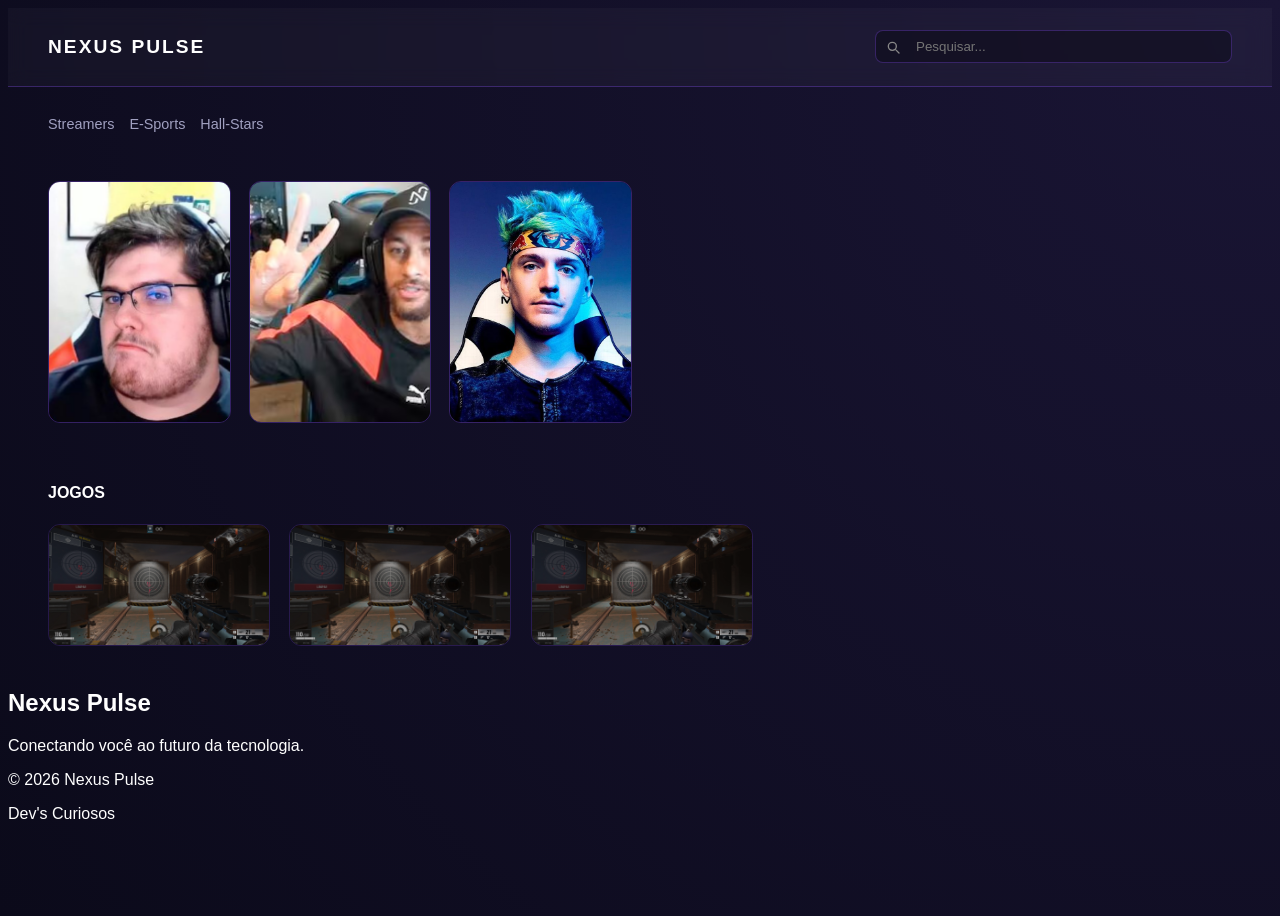
==== index.html @ 340873af "nova estilização + painel sumindo ao clicar novamente no streamer" ====
<!DOCTYPE html>
<html lang="pt-BR">

<head>
    <meta charset="UTF-8">
    <meta name="viewport" content="width=device-width, initial-scale=1.0">
    <title>Nexus Pulse</title>
    <link rel="stylesheet" href="style.css">
</head>

<body>

<header>
    <h1>NEXUS PULSE</h1>

    <div style="position: relative; display: inline-block;">
        <svg style="position: absolute; left: 10px; top: 50%; transform: translateY(-50%); width: 16px; height: 16px;"
            viewBox="0 0 24 24">
            <path d="M21 21l-4.35-4.35M17 11A6 6 0 1 1 5 11a6 6 0 0 1 12 0z"
                stroke="#888" stroke-width="2" fill="none" stroke-linecap="round" />
        </svg>

        <input type="text" placeholder="Pesquisar..."
            style="padding: 8px 8px 8px 36px;">
    </div>
</header>

<nav>
    <h4>Streamers</h4>
    <h4>E-Sports</h4>
    <h4>Hall-Stars</h4>
</nav>

<main>

<img src="img/streamer-casimiro - Copia.jpg" onclick="mostrarDados('Casemiro', 'Streamer brasileiro famoso')">

<img src="img/streamer-neymar - Copia.jpg" onclick="mostrarDados('Neymar', 'Jogador e streamer')">

<img src="img/streamer-ninja - Copia.jpg" onclick="mostrarDados('Ninja', 'Streamer internacional')">

    <div id="painel" class="painel">
    <h3 id="nome"></h3>
    <p id="info"></p>
</div>

</main>

<article>
    <h4>JOGOS</h4>
    <img src="img/Tom_Clancys_Rainbow_Six_Siege_X2026-2-4-13-44-6.jpg" alt="League of Legends">
    <img src="img/Tom_Clancys_Rainbow_Six_Siege_X2026-2-4-13-44-6.jpg" alt="CS2">
    <img src="img/Tom_Clancys_Rainbow_Six_Siege_X2026-2-4-13-44-6.jpg" alt="Valorant">
</article>

<footer class="footer">
    <div class="footer-container">

        <div>
            <h2>Nexus Pulse</h2>
            <p>Conectando você ao futuro da tecnologia.</p>
        </div>

        <div>
            <p>© 2026 Nexus Pulse</p>
        </div>

        <div>
            <p>Dev's Curiosos</p>
        </div>

    </div>
</footer>

<script src="script.js"></script>

</body>
</html>
---- style.css ----
/*VARIAVEIS DE CORES*/
:root {
    --bg-color: #0b0a1a;
    --card-bg: rgba(255, 255, 255, 0.05);
    --accent-purple: #8a4fff;
    --border-color: rgba(138, 79, 255, 0.3);
    --text-secondary: #a0a0c0;
}

body {
    background: radial-gradient(circle at top right, #1a1535, #0b0a1a);
    color: #fff;
    font-family: 'Segoe UI', Tahoma, Geneva, Verdana, sans-serif;
    min-height: 100vh;
}


header {
    display: flex;
    align-items: center;
    justify-content: space-between;
    padding: 15px 40px;
    background: rgba(255, 255, 255, 0.03);
    border-bottom: 1px solid var(--border-color);
    backdrop-filter: blur(10px);
}

header h1 {
    font-size: 1.2rem;
    letter-spacing: 2px;
    color: #fff;
    padding: 0;
}

input {
    width: 300px;
    background: rgba(0, 0, 0, 0.3);
    border: 1px solid var(--border-color);
    border-radius: 8px;
    color: white;
    padding: 8px 15px 8px 40px !important;
    outline: none;
    transition: 0.3s;
}

input:focus {
    border-color: var(--accent-purple);
    box-shadow: 0 0 10px rgba(138, 79, 255, 0.5);
}


nav {
    display: flex;
    gap: 15px;
    padding: 10px 40px;
    background: transparent;
    border: none;
}

nav h4 {
    font-weight: 400;
    color: var(--text-secondary);
    cursor: pointer;
    font-size: 0.9rem;
}

nav h4:hover {
    color: var(--accent-purple);
}


main {
    display: grid;
    grid-template-columns: repeat(auto-fill, minmax(180px, 1fr));
    gap: 20px;
    padding: 20px 40px;
}

main img {
    width: 100%;
    height: 240px;
    object-fit: cover;
    border-radius: 12px;
    border: 1px solid var(--border-color);
    cursor: pointer;
    transition: transform 0.3s, box-shadow 0.3s;
    box-shadow: none; /* Resetando o estilo antigo */
    margin: 0;
}

main img:hover {
    transform: translateY(-5px);
    box-shadow: 0 0 20px rgba(138, 79, 255, 0.4);
    border-color: var(--accent-purple);
}


.painel {
    position: fixed;
    top: 100px;
    right: 40px;
    width: 320px;
    background: rgba(20, 20, 40, 0.8);
    backdrop-filter: blur(15px);
    border: 1px solid var(--border-color);
    border-radius: 20px;
    padding: 25px;
    display: none; /* Será ativado pelo JS */
    box-shadow: 0 10px 30px rgba(0,0,0,0.5);
}


article {
    padding: 20px 40px;
}

article img {
    height: 120px;
    width: 220px;
    border-radius: 12px;
    margin-right: 15px;
    border: 1px solid var(--border-color);
    filter: brightness(0.7);
}

article img:hover {
    filter: brightness(1);
}
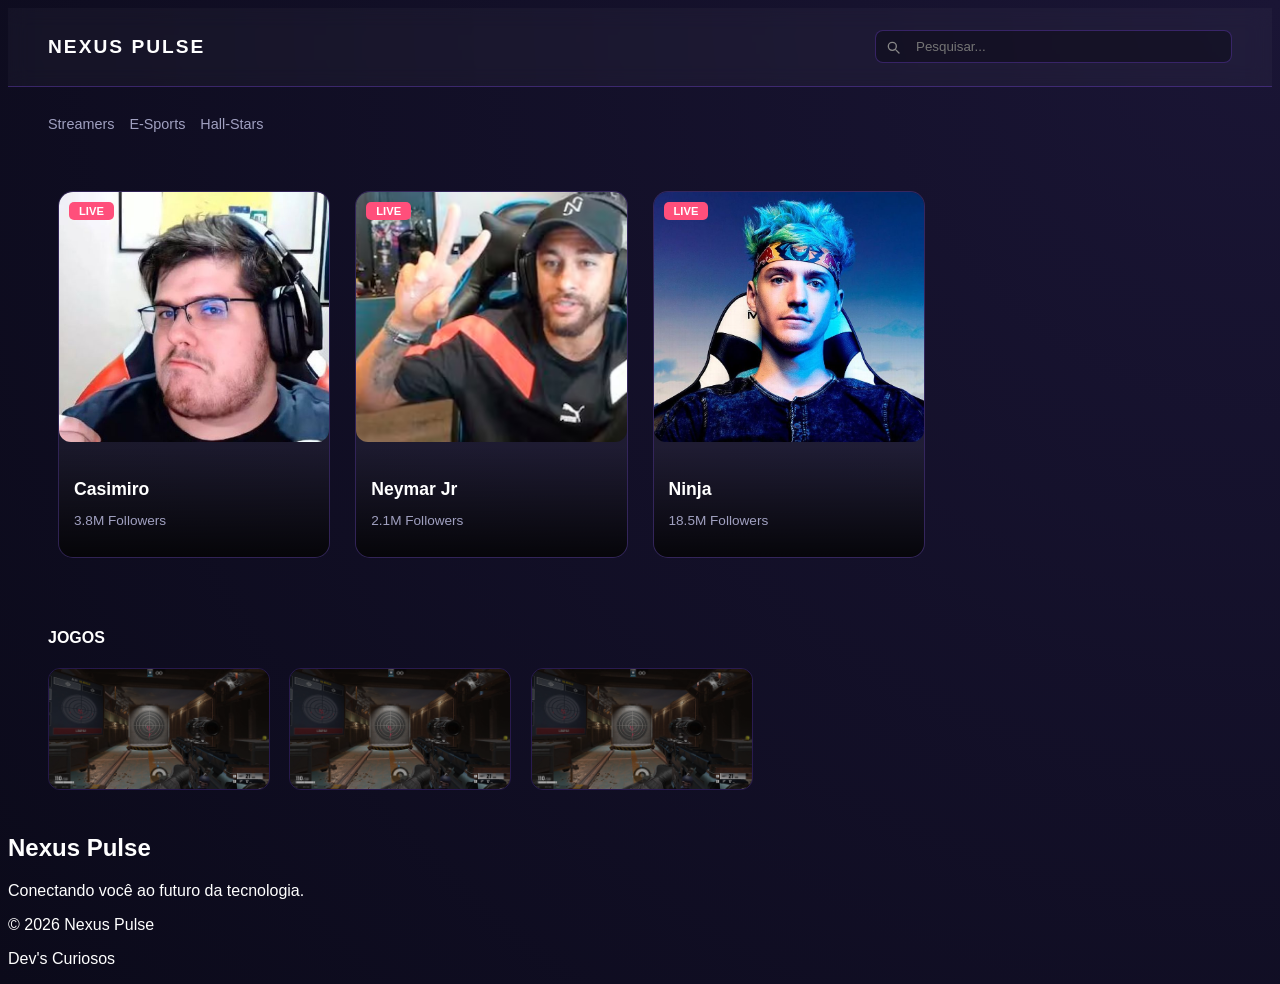
==== commit c287d1de: "painel lateral com info automaticas" ====
--- a/index.html
+++ b/index.html
@@ -31,20 +31,52 @@
     <h4>Hall-Stars</h4>
 </nav>
 
-<main>
+<main class="grid-streamers">
+    <!-- Card do Casimiro -->
+    <div class="card" onclick="mostrarDados('Casimiro', 'O maior streamer do Brasil. Reage a tudo e transmite jogos ao vivo.' , 'Followers', '3.8M', '500K')">
+        <div class="status-live">LIVE</div>
+        <img src="img/streamer-casimiro - Copia.jpg" alt="Casimiro">
+        <div class="card-info">
+            <h3>Casimiro</h3>
+            <p class="seguidor">3.8M Followers</p>
+        </div>
+    </div>
 
-<img src="img/streamer-casimiro - Copia.jpg" onclick="mostrarDados('Casemiro', 'Streamer brasileiro famoso')">
+    <!-- Card do Neymar -->
+    <div class="card" onclick="mostrarDados('Neymar', 'Craque nos campos e nos games. Joga CS2 e interage com o chat.', 'Followers', '2.1M', '9K')">
+        <div class="status-live">LIVE</div>
+        <img src="img/streamer-neymar - Copia.jpg" alt="Neymar">
+        <div class="card-info">
+            <h3>Neymar Jr</h3>
+            <p>2.1M Followers</p>
+        </div>
+    </div>
 
-<img src="img/streamer-neymar - Copia.jpg" onclick="mostrarDados('Neymar', 'Jogador e streamer')">
+    <!-- Card do Ninja -->
+    <div class="card" onclick="mostrarDados('Ninja', 'Lenda do Fortnite e um dos maiores streamers do mundo.', 'Followers', '18.5M', '5.6K')">
+        <div class="status-live">LIVE</div>
+        <img src="img/streamer-ninja - Copia.jpg" alt="Ninja">
+        <div class="card-info">
+            <h3>Ninja</h3>
+            <p>18.5M Followers</p>
+        </div>
+    </div>
 
-<img src="img/streamer-ninja - Copia.jpg" onclick="mostrarDados('Ninja', 'Streamer internacional')">
+    <!-- O painel de dados lateral -->
+    <div id="painel" class="painel-lateral">
+        <div class="perfil-header">
+            <div class="foto-perfil"></div>
+            <h2 id="nome"></h2>
+        </div>
+        <div class="stats-grid">
+            <div><strong id="followers"></strong><p id="followers_number"></p></div>
+            <div><strong>Avg. Viewers</strong><p id="viewers"></p></div>
+        </div>
+        <p id="info"></p>
+        <button class="btn-campaign">Select for Campaign</button>
+    </div>
+</main>
 
-    <div id="painel" class="painel">
-    <h3 id="nome"></h3>
-    <p id="info"></p>
-</div>
-
-</main>
 
 <article>
     <h4>JOGOS</h4>
--- a/style.css
+++ b/style.css
@@ -95,19 +95,7 @@
 }
 
 
-.painel {
-    position: fixed;
-    top: 100px;
-    right: 40px;
-    width: 320px;
-    background: rgba(20, 20, 40, 0.8);
-    backdrop-filter: blur(15px);
-    border: 1px solid var(--border-color);
-    border-radius: 20px;
-    padding: 25px;
-    display: none; /* Será ativado pelo JS */
-    box-shadow: 0 10px 30px rgba(0,0,0,0.5);
-}
+
 
 
 article {
@@ -126,3 +114,103 @@
 article img:hover {
     filter: brightness(1);
 }
+
+
+/* Layout em Grade */
+.grid-streamers {
+    display: grid;
+    grid-template-columns: repeat(auto-fill, minmax(220px, 1fr));
+    gap: 25px;
+    padding: 30px 50px;
+}
+
+/* Estilo do Card */
+.card {
+    background: rgba(255, 255, 255, 0.05);
+    border: 1px solid rgba(138, 79, 255, 0.2);
+    border-radius: 15px;
+    overflow: hidden;
+    position: relative;
+    transition: all 0.3s ease;
+    cursor: pointer;
+}
+
+.card:hover {
+    transform: translateY(-10px);
+    border-color: #8a4fff;
+    box-shadow: 0 10px 20px rgba(0, 0, 0, 0.4);
+}
+
+.card img {
+    width: 100%;
+    height: 250px;
+    object-fit: cover;
+    border: none; /* Remove bordas antigas */
+    box-shadow: none;
+    margin: 0;
+}
+
+.card-info {
+    padding: 15px;
+    background: linear-gradient(to top, rgba(0,0,0,0.8), transparent);
+}
+
+.card-info h3 {
+    font-size: 1.1rem;
+    margin-bottom: 5px;
+}
+
+.card-info p {
+    color: #a0a0c0;
+    font-size: 0.85rem;
+}
+
+/* Etiqueta "LIVE" */
+.status-live {
+    position: absolute;
+    top: 10px;
+    left: 10px;
+    background: #ff4f7b;
+    color: white;
+    padding: 3px 10px;
+    border-radius: 5px;
+    font-size: 0.7rem;
+    font-weight: bold;
+    z-index: 10;
+}
+
+/* Painel Lateral Estilizado */
+.painel-lateral {
+    position: fixed;
+    top: 120px;
+    right: 40px;
+    width: 350px;
+    background: rgba(15, 15, 30, 0.95);
+    backdrop-filter: blur(20px);
+    border: 1px solid rgba(138, 79, 255, 0.3);
+    border-radius: 25px;
+    padding: 30px;
+    display: none;
+    z-index: 100;
+}
+
+.stats-grid {
+    display: grid;
+    grid-template-columns: 1fr 1fr;
+    gap: 15px;
+    margin: 20px 0;
+    font-size: 0.9rem;
+    color: #a0a0c0;
+}
+
+.btn-campaign {
+    width: 100%;
+    padding: 12px;
+    background: linear-gradient(90deg, #8a4fff, #4fb3ff);
+    border: none;
+    border-radius: 10px;
+    color: white;
+    font-weight: bold;
+    cursor: pointer;
+    margin-top: 20px;
+}
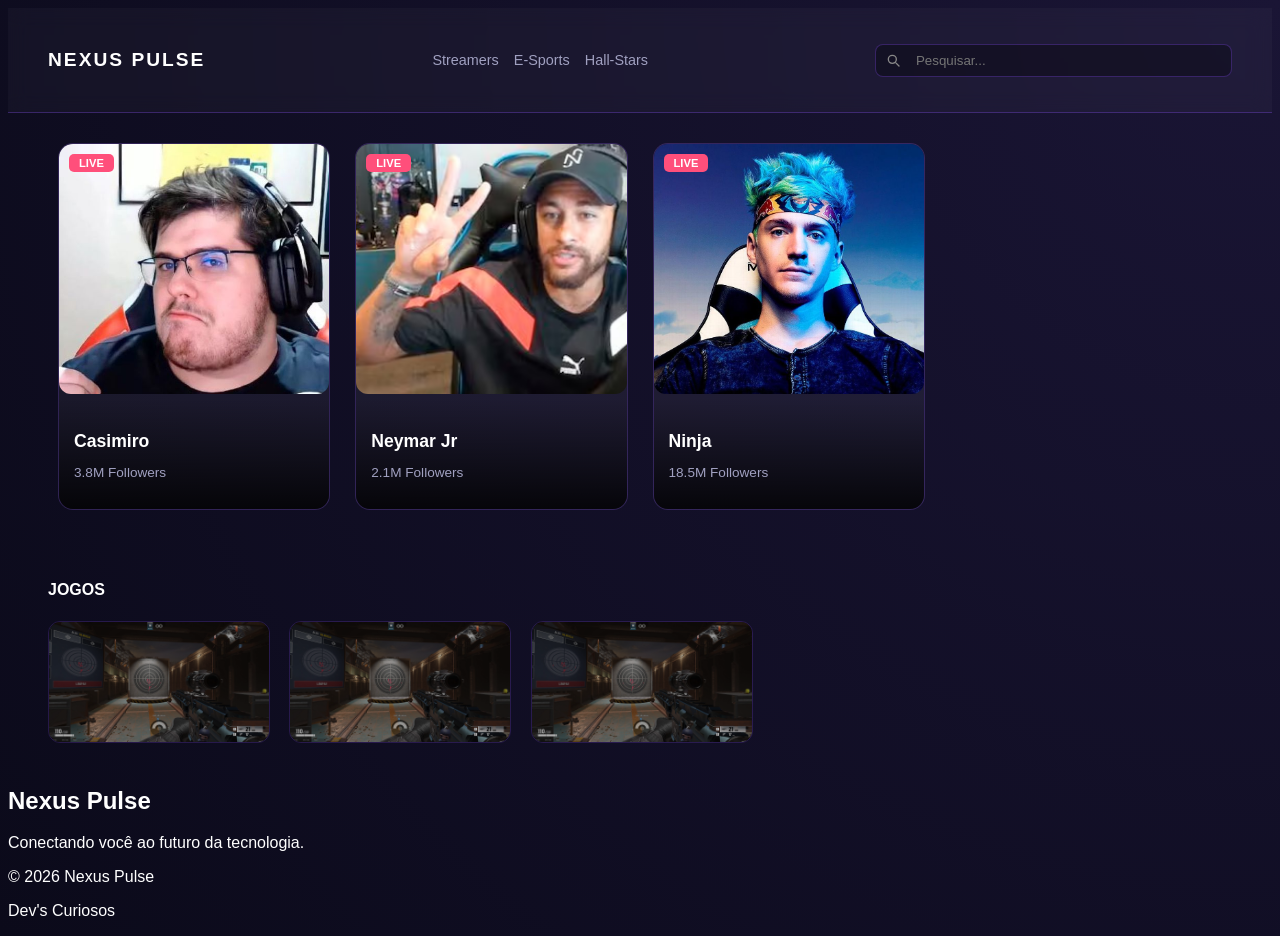
==== commit 20dd6771: "menu hamburguer" ====
--- a/index.html
+++ b/index.html
@@ -9,9 +9,24 @@
 </head>
 
 <body>
+    <div class="overlay" id="overlay"></div>
+
 
 <header>
     <h1>NEXUS PULSE</h1>
+
+    <!-- Botão Hambúrguer (Aparece só no mobile) -->
+    <div class="menu-toggle" id="menuBtn">
+        <span></span>
+        <span></span>
+        <span></span>
+    </div>
+
+    <nav id="mainNav">
+        <h4>Streamers</h4>
+        <h4>E-Sports</h4>
+        <h4>Hall-Stars</h4>
+    </nav>
 
     <div style="position: relative; display: inline-block;">
         <svg style="position: absolute; left: 10px; top: 50%; transform: translateY(-50%); width: 16px; height: 16px;"
@@ -25,11 +40,7 @@
     </div>
 </header>
 
-<nav>
-    <h4>Streamers</h4>
-    <h4>E-Sports</h4>
-    <h4>Hall-Stars</h4>
-</nav>
+
 
 <main class="grid-streamers">
     <!-- Card do Casimiro -->
@@ -42,7 +53,7 @@
         </div>
     </div>
 
-    <!-- Card do Neymar -->
+    <!-- Card do Neymar --> 
     <div class="card" onclick="mostrarDados('Neymar', 'Craque nos campos e nos games. Joga CS2 e interage com o chat.', 'Followers', '2.1M', '9K')">
         <div class="status-live">LIVE</div>
         <img src="img/streamer-neymar - Copia.jpg" alt="Neymar">
--- a/style.css
+++ b/style.css
@@ -93,10 +93,6 @@
     box-shadow: 0 0 20px rgba(138, 79, 255, 0.4);
     border-color: var(--accent-purple);
 }
-
-
-
-
 
 article {
     padding: 20px 40px;
@@ -214,3 +210,162 @@
     cursor: pointer;
     margin-top: 20px;
 }
+
+/* --- RESPONSIVIDADE --- */
+
+/* ============================================================
+   RESPONSIVIDADE COMPLETA (TABLET & MOBILE)
+   ============================================================ */
+
+/* 1. ELEMENTOS GERAIS DO MENU HAMBÚRGUER */
+.menu-toggle {
+    display: none; /* Escondido no desktop */
+    flex-direction: column;
+    gap: 6px;
+    cursor: pointer;
+    z-index: 1100;
+    position: relative;
+    margin-right: 10px;
+}
+
+.menu-toggle span {
+    width: 30px;
+    height: 3px;
+    background-color: var(--accent-purple);
+    border-radius: 2px;
+    transition: 0.3s;
+}
+
+/* Camada de Desfoque (Overlay) */
+.overlay {
+    position: fixed;
+    top: 0;
+    left: 0;
+    width: 100%;
+    height: 100%;
+    background: rgba(0, 0, 0, 0.5);
+    backdrop-filter: blur(8px);
+    z-index: 1000;
+    display: none;
+    opacity: 0;
+    transition: opacity 0.3s ease;
+}
+
+.overlay.active {
+    display: block;
+    opacity: 1;
+}
+
+/* --- AJUSTES PARA TABLET (Até 1024px) --- */
+@media (max-width: 1024px) {
+    header { padding: 15px 20px; }
+    input { width: 220px; }
+    main, .grid-streamers, article { padding: 20px; }
+    
+    .painel-lateral {
+        width: 280px;
+        right: 20px;
+    }
+}
+
+/* --- AJUSTES PARA MOBILE (Até 768px) --- */
+@media (max-width: 768px) {
+    body {
+        padding-top: 70px; /* Compensa o header fixed */
+    }
+
+    header {
+        position: fixed;
+        top: 0;
+        left: 0;
+        width: 100%;
+        height: 70px;
+        z-index: 1050;
+        box-sizing: border-box;
+    }
+
+    .menu-toggle {
+        display: flex; /* Mostra o botão no mobile */
+    }
+
+    /* Transformação do Nav em Menu Lateral */
+    nav {
+        position: fixed;
+        top: 0;
+        right: -100%; /* Começa fora da tela */
+        width: 280px;
+        height: 100vh;
+        background: rgba(11, 10, 26, 0.98);
+        border-left: 1px solid var(--border-color);
+        display: flex;
+        flex-direction: column;
+        padding: 100px 30px;
+        gap: 25px;
+        transition: 0.4s cubic-bezier(0.4, 0, 0.2, 1);
+        z-index: 1080;
+    }
+
+    nav.active {
+        right: 0; /* Desliza para dentro */
+    }
+
+    nav h4 {
+        font-size: 1.2rem;
+        margin: 0;
+        border-bottom: 1px solid rgba(255,255,255,0.05);
+        padding-bottom: 10px;
+    }
+
+    /* Input ocupa largura total abaixo do logo */
+    input {
+        width: 100%;
+        order: 3; /* Joga o input para a linha de baixo */
+        margin-top: 15px;
+    }
+
+
+    /* Ajuste de Grades */
+    main {
+        grid-template-columns: repeat(auto-fill, minmax(150px, 1fr));
+        gap: 15px;
+        padding: 20px;
+    }
+
+    .grid-streamers {
+        grid-template-columns: 1fr;
+        padding: 15px;
+    }
+
+    .card img {
+        height: 200px;
+    }
+
+    /* Painel Lateral vira bloco normal */
+    .painel-lateral {
+        position: relative;
+        top: 0;
+        right: 0;
+        width: 80%;
+        border-radius: 20px;
+        margin-top: 20px;
+    }
+
+    /* Animação do Ícone X */
+    .menu-toggle.active span:nth-child(1) { transform: rotate(45deg) translate(6px, 6px); }
+    .menu-toggle.active span:nth-child(2) { opacity: 0; }
+    .menu-toggle.active span:nth-child(3) { transform: rotate(-45deg) translate(7px, -7px); }
+}
+
+/* --- CELULARES PEQUENOS (Até 480px) --- */
+@media (max-width: 480px) {
+    header h1 { font-size: 1rem; }
+    article img {
+        width: 100%;
+        height: auto;
+    }
+}
+
+
+
+
+
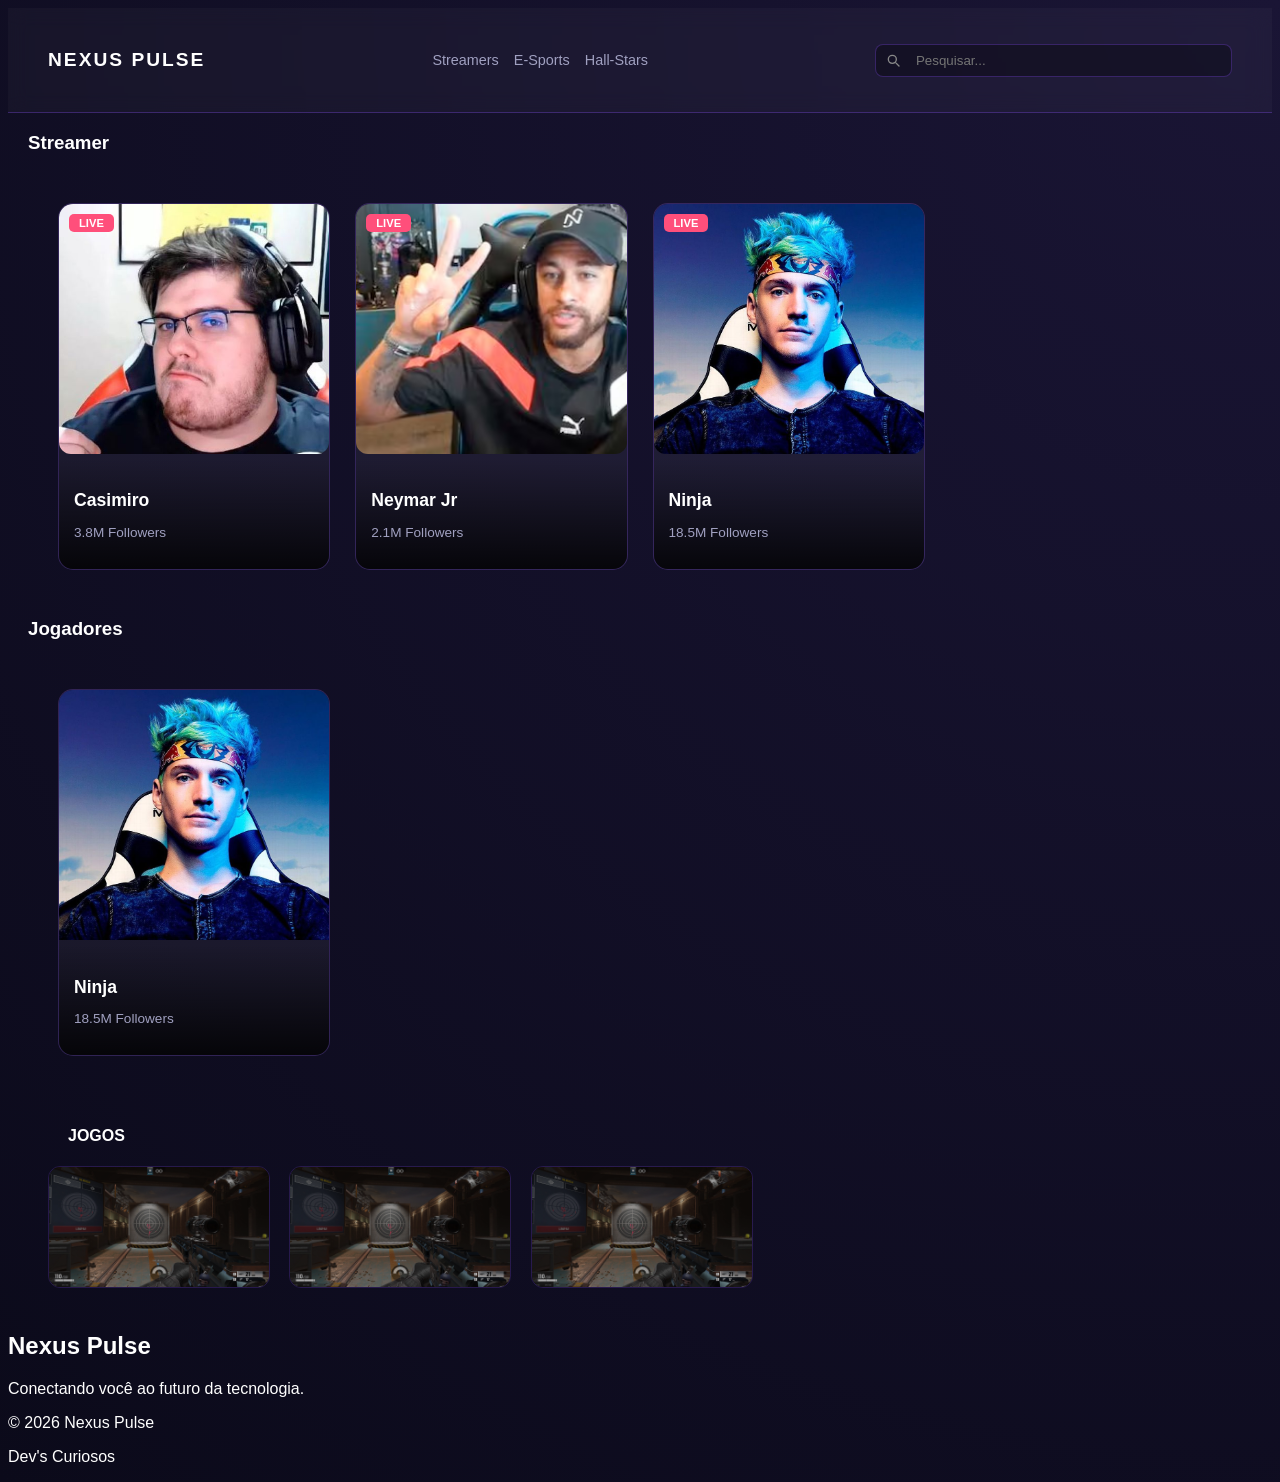
==== commit be17ee0e: "aba jogadores" ====
--- a/index.html
+++ b/index.html
@@ -41,8 +41,9 @@
 </header>
 
 
+<h3 class="title-grid">Streamer</h3>
+<main class="grid-streamers">
 
-<main class="grid-streamers">
     <!-- Card do Casimiro -->
     <div class="card" onclick="mostrarDados('Casimiro', 'O maior streamer do Brasil. Reage a tudo e transmite jogos ao vivo.' , 'Followers', '3.8M', '500K')">
         <div class="status-live">LIVE</div>
@@ -72,7 +73,7 @@
             <p>18.5M Followers</p>
         </div>
     </div>
-
+    
     <!-- O painel de dados lateral -->
     <div id="painel" class="painel-lateral">
         <div class="perfil-header">
@@ -88,9 +89,26 @@
     </div>
 </main>
 
+<h3 class="title-grid">Jogadores</h3>
+
+
+<section class="grid-streamers">
+
+    
+    <div class="card" onclick="mostrarDados('Ninja', 'Lenda do Fortnite e um dos maiores streamers do mundo.', 'Followers', '18.5M', '5.6K')">
+        <img src="img/streamer-ninja - Copia.jpg" alt="Ninja">
+        <div class="card-info">
+            <h3>Ninja</h3>
+            <p>18.5M Followers</p>
+        </div>
+    </div>
+
+
+</section>
+
 
 <article>
-    <h4>JOGOS</h4>
+    <h4 class="title-grid">JOGOS</h4>
     <img src="img/Tom_Clancys_Rainbow_Six_Siege_X2026-2-4-13-44-6.jpg" alt="League of Legends">
     <img src="img/Tom_Clancys_Rainbow_Six_Siege_X2026-2-4-13-44-6.jpg" alt="CS2">
     <img src="img/Tom_Clancys_Rainbow_Six_Siege_X2026-2-4-13-44-6.jpg" alt="Valorant">
--- a/style.css
+++ b/style.css
@@ -211,11 +211,11 @@
     margin-top: 20px;
 }
 
+.title-grid{
+    margin-left: 20px;
+}
+
 /* --- RESPONSIVIDADE --- */
-
-/* ============================================================
-   RESPONSIVIDADE COMPLETA (TABLET & MOBILE)
-   ============================================================ */
 
 /* 1. ELEMENTOS GERAIS DO MENU HAMBÚRGUER */
 .menu-toggle {
@@ -354,6 +354,11 @@
     .menu-toggle.active span:nth-child(1) { transform: rotate(45deg) translate(6px, 6px); }
     .menu-toggle.active span:nth-child(2) { opacity: 0; }
     .menu-toggle.active span:nth-child(3) { transform: rotate(-45deg) translate(7px, -7px); }
+
+    .title-grid{
+        text-align: center;
+        margin-left: 0;
+    }
 }
 
 /* --- CELULARES PEQUENOS (Até 480px) --- */
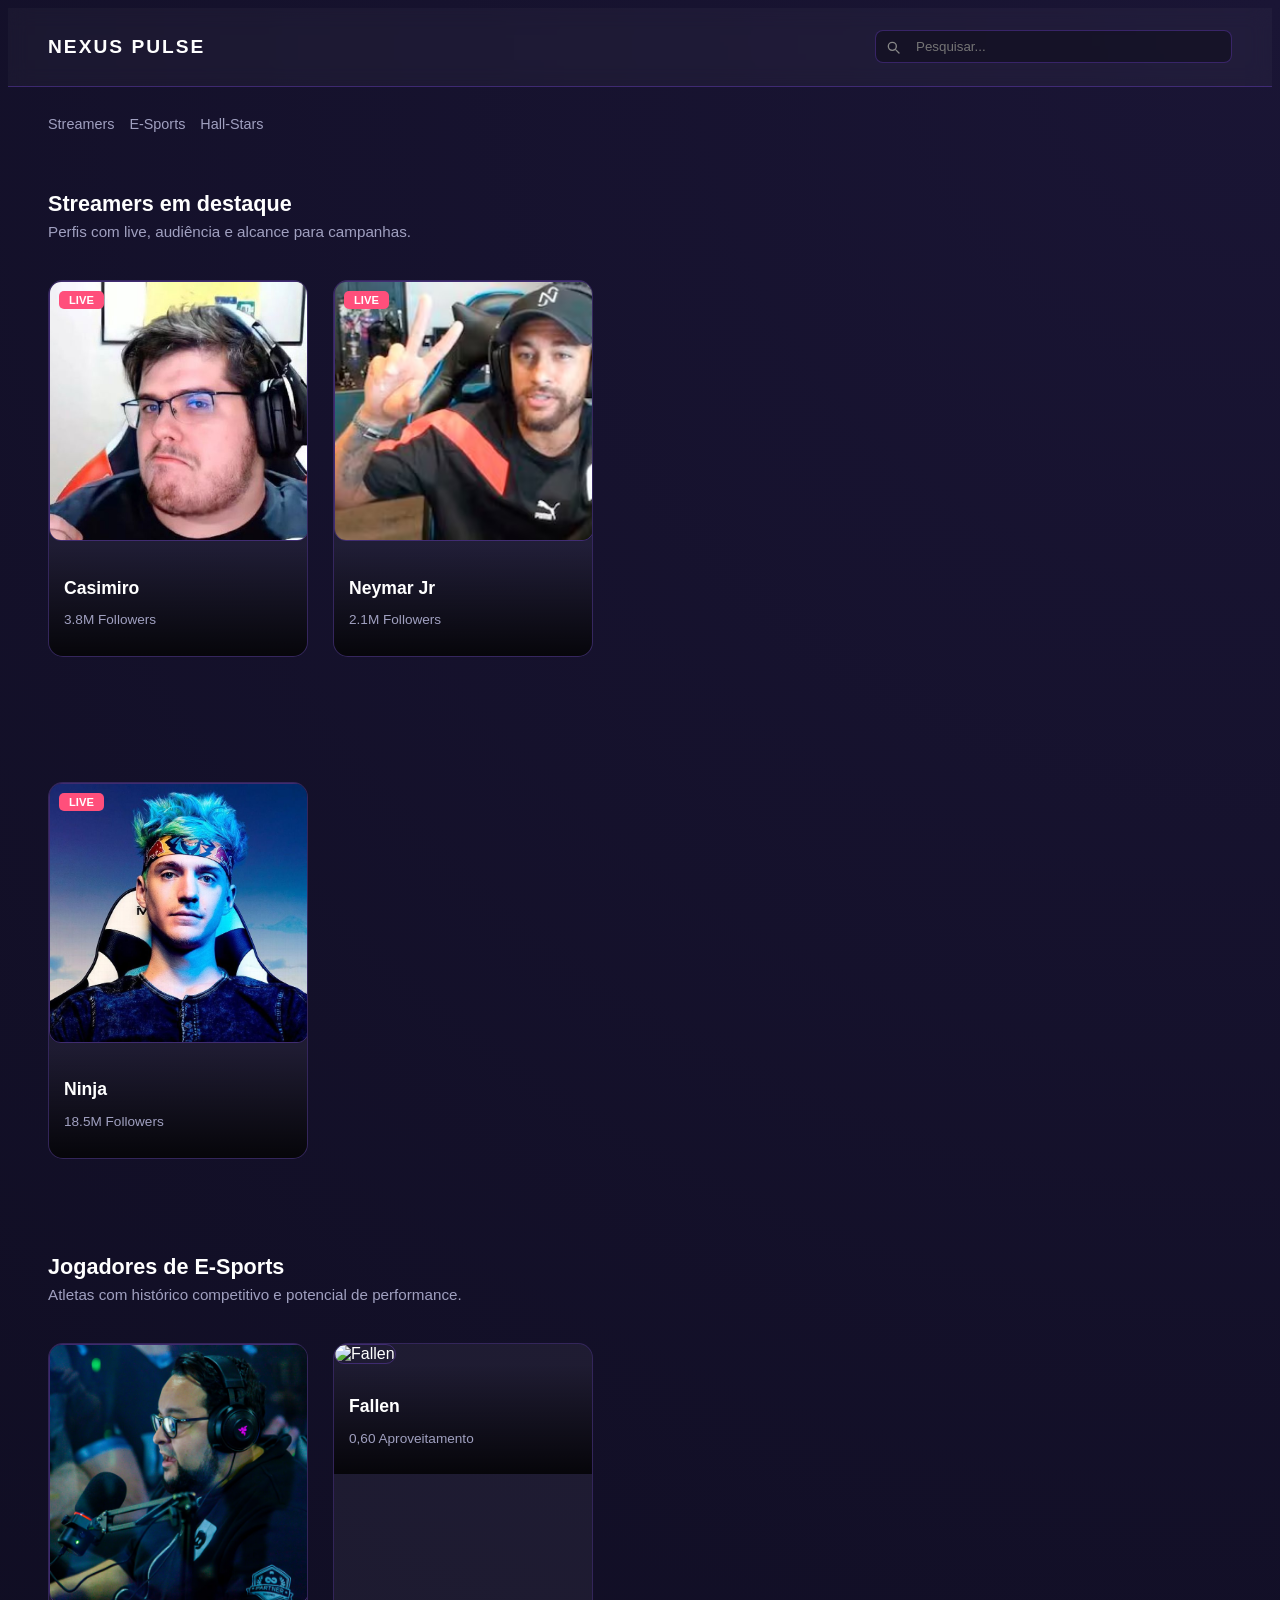
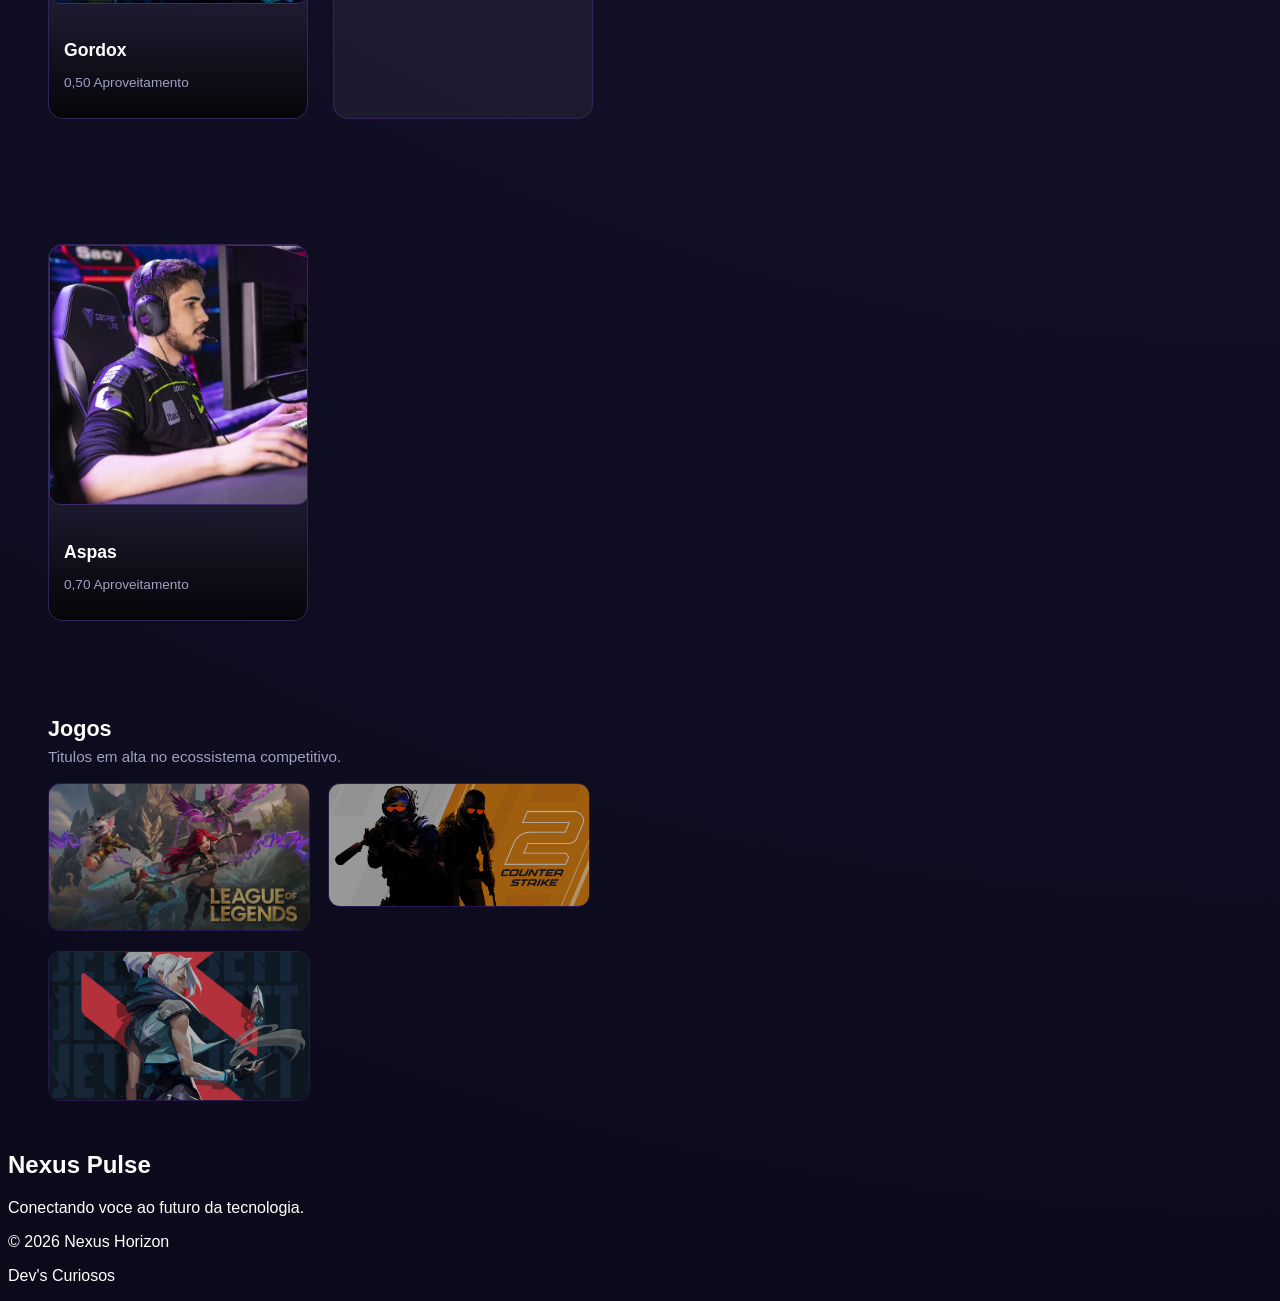
==== commit 5c5ec2e6: "index/fix" ====
--- a/index.html
+++ b/index.html
@@ -9,131 +9,164 @@
 </head>
 
 <body>
-    <div class="overlay" id="overlay"></div>
-
 
 <header>
     <h1>NEXUS PULSE</h1>
 
-    <!-- Botão Hambúrguer (Aparece só no mobile) -->
-    <div class="menu-toggle" id="menuBtn">
-        <span></span>
-        <span></span>
-        <span></span>
-    </div>
-
-    <nav id="mainNav">
-        <h4>Streamers</h4>
-        <h4>E-Sports</h4>
-        <h4>Hall-Stars</h4>
-    </nav>
-
     <div style="position: relative; display: inline-block;">
-        <svg style="position: absolute; left: 10px; top: 50%; transform: translateY(-50%); width: 16px; height: 16px;"
+        <svg
+            style="position: absolute; left: 10px; top: 50%; transform: translateY(-50%); width: 16px; height: 16px;"
             viewBox="0 0 24 24">
-            <path d="M21 21l-4.35-4.35M17 11A6 6 0 1 1 5 11a6 6 0 0 1 12 0z"
-                stroke="#888" stroke-width="2" fill="none" stroke-linecap="round" />
+            <path d="M21 21l-4.35-4.35M17 11A6 6 0 1 1 5 11a6 6 0 0 1 12 0z" stroke="#888" stroke-width="2"
+                fill="none" stroke-linecap="round" />
         </svg>
 
-        <input type="text" placeholder="Pesquisar..."
-            style="padding: 8px 8px 8px 36px;">
+        <input type="text" placeholder="Pesquisar..." style="padding: 8px 8px 8px 36px;">
     </div>
 </header>
 
+<nav>
+    <h4>Streamers</h4>
+    <h4>E-Sports</h4>
+    <h4>Hall-Stars</h4>
+</nav>
 
-<h3 class="title-grid">Streamer</h3>
-<main class="grid-streamers">
+<main class="conteudo-principal">
+    <div class="cards-wrapper">
+        <section class="cards-section">
+            <div class="section-header">
+                <h2>Streamers em destaque</h2>
+                <p>Perfis com live, audiência e alcance para campanhas.</p>
+            </div>
 
-    <!-- Card do Casimiro -->
-    <div class="card" onclick="mostrarDados('Casimiro', 'O maior streamer do Brasil. Reage a tudo e transmite jogos ao vivo.' , 'Followers', '3.8M', '500K')">
-        <div class="status-live">LIVE</div>
-        <img src="img/streamer-casimiro - Copia.jpg" alt="Casimiro">
-        <div class="card-info">
-            <h3>Casimiro</h3>
-            <p class="seguidor">3.8M Followers</p>
-        </div>
+            <div class="cards-grid">
+                <div class="card"
+                    onclick="mostrarDadosStreamers('Casimiro', 'O maior streamer do Brasil. Reage a tudo e transmite jogos ao vivo.', 'Followers', '3.8M', '500K')">
+                    <div class="status-live">LIVE</div>
+                    <img src="img/streamer-casimiro - Copia.jpg" alt="Casimiro">
+                    <div class="card-info">
+                        <h3>Casimiro</h3>
+                        <p>3.8M Followers</p>
+                    </div>
+                </div>
+
+                <div class="card"
+                    onclick="mostrarDadosStreamers('Neymar', 'Craque nos campos e nos games. Joga CS2 e interage com o chat.', 'Followers', '2.1M', '9K')">
+                    <div class="status-live">LIVE</div>
+                    <img src="img/streamer-neymar - Copia.jpg" alt="Neymar">
+                    <div class="card-info">
+                        <h3>Neymar Jr</h3>
+                        <p>2.1M Followers</p>
+                    </div>
+                </div>
+
+                <div class="card"
+                    onclick="mostrarDadosStreamers('Ninja', 'Lenda do Fortnite e um dos maiores streamers do mundo.', 'Followers', '18.5M', '5.6K')">
+                    <div class="status-live">LIVE</div>
+                    <img src="img/streamer-ninja - Copia.jpg" alt="Ninja">
+                    <div class="card-info">
+                        <h3>Ninja</h3>
+                        <p>18.5M Followers</p>
+                    </div>
+                </div>
+            </div>
+        </section>
+
+        <section class="cards-section">
+            <div class="section-header">
+                <h2>Jogadores de E-Sports</h2>
+                <p>Atletas com histórico competitivo e potencial de performance.</p>
+            </div>
+
+            <div class="cards-grid">
+                <div class="card"
+                    onclick="mostrarDadosJogadores('Gordox', 'Jogador profissional de LoL conhecido pelo humor e estilo descontraido.', '0,50')">
+                    <img src="img/jogador-gordox.jpg" alt="Gordox">
+                    <div class="card-info">
+                        <h3>Gordox</h3>
+                        <p>0,50 Aproveitamento</p>
+                    </div>
+                </div>
+
+                <div class="card"
+                    onclick="mostrarDadosJogadores('Fallen', 'Jogador de CS conhecido pela lideranca, leitura de jogo e habilidade com AWP.', '0,60')">
+                    <img src="img/img_fallen.jpg" alt="Fallen">
+                    <div class="card-info">
+                        <h3>Fallen</h3>
+                        <p>0,60 Aproveitamento</p>
+                    </div>
+                </div>
+
+                <div class="card"
+                    onclick="mostrarDadosJogadores('Aspas', 'Erick Aspas Santos é um duelista brasileiro de elite no Valorant, conhecido por sua agressividade, precisão e capacidade de decidir partidas sozinho.', '0,60')">
+                    <img src="img/jogador-aspas.webp" alt="Aspas">
+                    <div class="card-info">
+                        <h3>Aspas</h3>
+                        <p>0,70 Aproveitamento</p>
+                    </div>
+                </div>
+            </div>
+        </section>
+
+        <section class="games-section">
+            <div class="section-header">
+                <h2>Jogos</h2>
+                <p>Titulos em alta no ecossistema competitivo.</p>
+            </div>
+
+            <div class="games-grid">
+                <img src="img/img_league_of_legends.jpg" alt="League of Legends">
+                <img src="img/img_cs2.jpg" alt="CS2">
+                <img src="img/img_valorant.png" alt="Valorant">
+            </div>
+        </section>
     </div>
 
-    <!-- Card do Neymar --> 
-    <div class="card" onclick="mostrarDados('Neymar', 'Craque nos campos e nos games. Joga CS2 e interage com o chat.', 'Followers', '2.1M', '9K')">
-        <div class="status-live">LIVE</div>
-        <img src="img/streamer-neymar - Copia.jpg" alt="Neymar">
-        <div class="card-info">
-            <h3>Neymar Jr</h3>
-            <p>2.1M Followers</p>
-        </div>
-    </div>
-
-    <!-- Card do Ninja -->
-    <div class="card" onclick="mostrarDados('Ninja', 'Lenda do Fortnite e um dos maiores streamers do mundo.', 'Followers', '18.5M', '5.6K')">
-        <div class="status-live">LIVE</div>
-        <img src="img/streamer-ninja - Copia.jpg" alt="Ninja">
-        <div class="card-info">
-            <h3>Ninja</h3>
-            <p>18.5M Followers</p>
-        </div>
-    </div>
-    
-    <!-- O painel de dados lateral -->
-    <div id="painel" class="painel-lateral">
+    <aside id="painel" class="painel-lateral" style="display: none;">
         <div class="perfil-header">
             <div class="foto-perfil"></div>
             <h2 id="nome"></h2>
         </div>
+
         <div class="stats-grid">
-            <div><strong id="followers"></strong><p id="followers_number"></p></div>
-            <div><strong>Avg. Viewers</strong><p id="viewers"></p></div>
+            <div>
+                <strong id="followers-label">Followers</strong>
+                <p id="followers_number"></p>
+            </div>
+            <div>
+                <strong>Avg. Viewers</strong>
+                <p id="viewers"></p>
+            </div>
+            <div>
+                <strong>Aproveitamento</strong>
+                <p id="aproveitamento"></p>
+            </div>
         </div>
+
         <p id="info"></p>
         <button class="btn-campaign">Select for Campaign</button>
-    </div>
+    </aside>
 </main>
-
-<h3 class="title-grid">Jogadores</h3>
-
-
-<section class="grid-streamers">
-
-    
-    <div class="card" onclick="mostrarDados('Ninja', 'Lenda do Fortnite e um dos maiores streamers do mundo.', 'Followers', '18.5M', '5.6K')">
-        <img src="img/streamer-ninja - Copia.jpg" alt="Ninja">
-        <div class="card-info">
-            <h3>Ninja</h3>
-            <p>18.5M Followers</p>
-        </div>
-    </div>
-
-
-</section>
-
-
-<article>
-    <h4 class="title-grid">JOGOS</h4>
-    <img src="img/Tom_Clancys_Rainbow_Six_Siege_X2026-2-4-13-44-6.jpg" alt="League of Legends">
-    <img src="img/Tom_Clancys_Rainbow_Six_Siege_X2026-2-4-13-44-6.jpg" alt="CS2">
-    <img src="img/Tom_Clancys_Rainbow_Six_Siege_X2026-2-4-13-44-6.jpg" alt="Valorant">
-</article>
 
 <footer class="footer">
     <div class="footer-container">
-
         <div>
             <h2>Nexus Pulse</h2>
-            <p>Conectando você ao futuro da tecnologia.</p>
+            <p>Conectando voce ao futuro da tecnologia.</p>
         </div>
 
         <div>
-            <p>© 2026 Nexus Pulse</p>
+            <p>&copy; 2026 Nexus Horizon</p>
         </div>
 
         <div>
             <p>Dev's Curiosos</p>
         </div>
-
     </div>
 </footer>
 
 <script src="script.js"></script>
 
 </body>
-</html>+
+</html>
--- a/style.css
+++ b/style.css
@@ -69,11 +69,18 @@
 }
 
 
-main {
-    display: grid;
-    grid-template-columns: repeat(auto-fill, minmax(180px, 1fr));
-    gap: 20px;
-    padding: 20px 40px;
+.conteudo-principal {
+    display: grid;
+    grid-template-columns: minmax(0, 1fr) 350px;
+    gap: 30px;
+    padding: 30px 40px;
+    align-items: start;
+}
+
+.cards-wrapper {
+    display: flex;
+    flex-direction: column;
+    gap: 35px;
 }
 
 main img {
@@ -94,34 +101,51 @@
     border-color: var(--accent-purple);
 }
 
-article {
-    padding: 20px 40px;
-}
-
-article img {
-    height: 120px;
-    width: 220px;
-    border-radius: 12px;
-    margin-right: 15px;
-    border: 1px solid var(--border-color);
+.games-section {
+    display: flex;
+    flex-direction: column;
+    gap: 18px;
+}
+
+.section-header h2 {
+    margin: 0 0 6px;
+    font-size: 1.35rem;
+}
+
+.section-header p {
+    margin: 0;
+    color: var(--text-secondary);
+    font-size: 0.95rem;
+}
+
+.cards-grid {
+    display: grid;
+    grid-template-columns: repeat(auto-fit, minmax(220px, 260px));
+    gap: 25px;
+}
+
+.games-grid {
+    display: grid;
+    grid-template-columns: repeat(auto-fit, minmax(180px, 260px));
+    gap: 20px;
+}
+
+.games-grid img {
+    width: 100%;
+    height: auto;
+    object-fit: cover;
     filter: brightness(0.7);
-}
-
-article img:hover {
+    transition: 0.3s;
+}
+
+.games-grid img:hover {
     filter: brightness(1);
-}
-
-
-/* Layout em Grade */
-.grid-streamers {
-    display: grid;
-    grid-template-columns: repeat(auto-fill, minmax(220px, 1fr));
-    gap: 25px;
-    padding: 30px 50px;
 }
 
 /* Estilo do Card */
 .card {
+    margin-top: 40px;
+    margin-bottom: 60px;
     background: rgba(255, 255, 255, 0.05);
     border: 1px solid rgba(138, 79, 255, 0.2);
     border-radius: 15px;
@@ -132,18 +156,15 @@
 }
 
 .card:hover {
-    transform: translateY(-10px);
     border-color: #8a4fff;
     box-shadow: 0 10px 20px rgba(0, 0, 0, 0.4);
 }
 
 .card img {
     width: 100%;
-    height: 250px;
+    aspect-ratio: 1 / 1;
+    height: auto;
     object-fit: cover;
-    border: none; /* Remove bordas antigas */
-    box-shadow: none;
-    margin: 0;
 }
 
 .card-info {
@@ -177,10 +198,9 @@
 
 /* Painel Lateral Estilizado */
 .painel-lateral {
-    position: fixed;
-    top: 120px;
-    right: 40px;
-    width: 350px;
+    position: sticky;
+    top: 10px;
+    width: 100%;
     background: rgba(15, 15, 30, 0.95);
     backdrop-filter: blur(20px);
     border: 1px solid rgba(138, 79, 255, 0.3);
@@ -211,166 +231,13 @@
     margin-top: 20px;
 }
 
-.title-grid{
-    margin-left: 20px;
-}
-
-/* --- RESPONSIVIDADE --- */
-
-/* 1. ELEMENTOS GERAIS DO MENU HAMBÚRGUER */
-.menu-toggle {
-    display: none; /* Escondido no desktop */
-    flex-direction: column;
-    gap: 6px;
-    cursor: pointer;
-    z-index: 1100;
-    position: relative;
-    margin-right: 10px;
-}
-
-.menu-toggle span {
-    width: 30px;
-    height: 3px;
-    background-color: var(--accent-purple);
-    border-radius: 2px;
-    transition: 0.3s;
-}
-
-/* Camada de Desfoque (Overlay) */
-.overlay {
-    position: fixed;
-    top: 0;
-    left: 0;
-    width: 100%;
-    height: 100%;
-    background: rgba(0, 0, 0, 0.5);
-    backdrop-filter: blur(8px);
-    z-index: 1000;
-    display: none;
-    opacity: 0;
-    transition: opacity 0.3s ease;
-}
-
-.overlay.active {
-    display: block;
-    opacity: 1;
-}
-
-/* --- AJUSTES PARA TABLET (Até 1024px) --- */
 @media (max-width: 1024px) {
-    header { padding: 15px 20px; }
-    input { width: 220px; }
-    main, .grid-streamers, article { padding: 20px; }
-    
+    .conteudo-principal {
+        grid-template-columns: 1fr;
+    }
+
     .painel-lateral {
-        width: 280px;
-        right: 20px;
+        position: static;
+        max-width: 100%;
     }
 }
-
-/* --- AJUSTES PARA MOBILE (Até 768px) --- */
-@media (max-width: 768px) {
-    body {
-        padding-top: 70px; /* Compensa o header fixed */
-    }
-
-    header {
-        position: fixed;
-        top: 0;
-        left: 0;
-        width: 100%;
-        height: 70px;
-        z-index: 1050;
-        box-sizing: border-box;
-    }
-
-    .menu-toggle {
-        display: flex; /* Mostra o botão no mobile */
-    }
-
-    /* Transformação do Nav em Menu Lateral */
-    nav {
-        position: fixed;
-        top: 0;
-        right: -100%; /* Começa fora da tela */
-        width: 280px;
-        height: 100vh;
-        background: rgba(11, 10, 26, 0.98);
-        border-left: 1px solid var(--border-color);
-        display: flex;
-        flex-direction: column;
-        padding: 100px 30px;
-        gap: 25px;
-        transition: 0.4s cubic-bezier(0.4, 0, 0.2, 1);
-        z-index: 1080;
-    }
-
-    nav.active {
-        right: 0; /* Desliza para dentro */
-    }
-
-    nav h4 {
-        font-size: 1.2rem;
-        margin: 0;
-        border-bottom: 1px solid rgba(255,255,255,0.05);
-        padding-bottom: 10px;
-    }
-
-    /* Input ocupa largura total abaixo do logo */
-    input {
-        width: 100%;
-        order: 3; /* Joga o input para a linha de baixo */
-        margin-top: 15px;
-    }
-
-
-    /* Ajuste de Grades */
-    main {
-        grid-template-columns: repeat(auto-fill, minmax(150px, 1fr));
-        gap: 15px;
-        padding: 20px;
-    }
-
-    .grid-streamers {
-        grid-template-columns: 1fr;
-        padding: 15px;
-    }
-
-    .card img {
-        height: 200px;
-    }
-
-    /* Painel Lateral vira bloco normal */
-    .painel-lateral {
-        position: relative;
-        top: 0;
-        right: 0;
-        width: 80%;
-        border-radius: 20px;
-        margin-top: 20px;
-    }
-
-    /* Animação do Ícone X */
-    .menu-toggle.active span:nth-child(1) { transform: rotate(45deg) translate(6px, 6px); }
-    .menu-toggle.active span:nth-child(2) { opacity: 0; }
-    .menu-toggle.active span:nth-child(3) { transform: rotate(-45deg) translate(7px, -7px); }
-
-    .title-grid{
-        text-align: center;
-        margin-left: 0;
-    }
-}
-
-/* --- CELULARES PEQUENOS (Até 480px) --- */
-@media (max-width: 480px) {
-    header h1 { font-size: 1rem; }
-    article img {
-        width: 100%;
-        height: auto;
-    }
-}
-
-
-
-
-
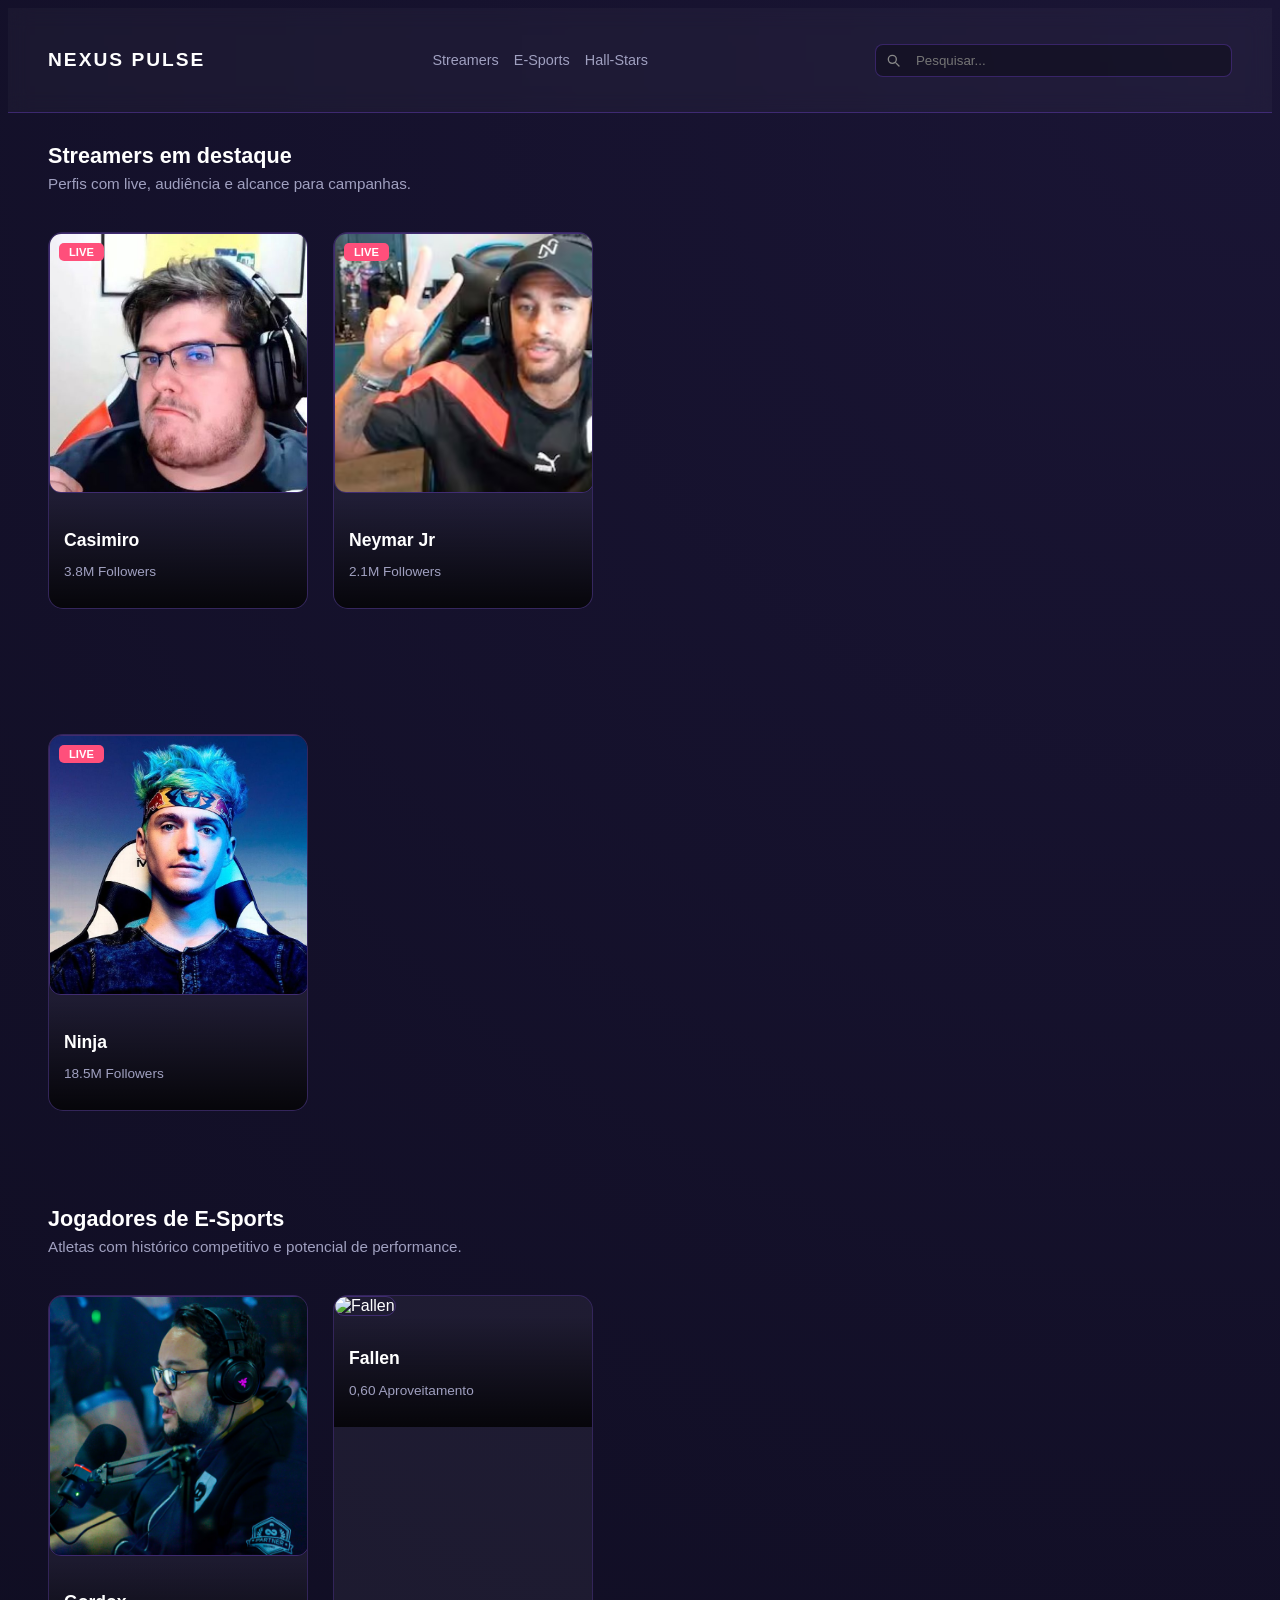
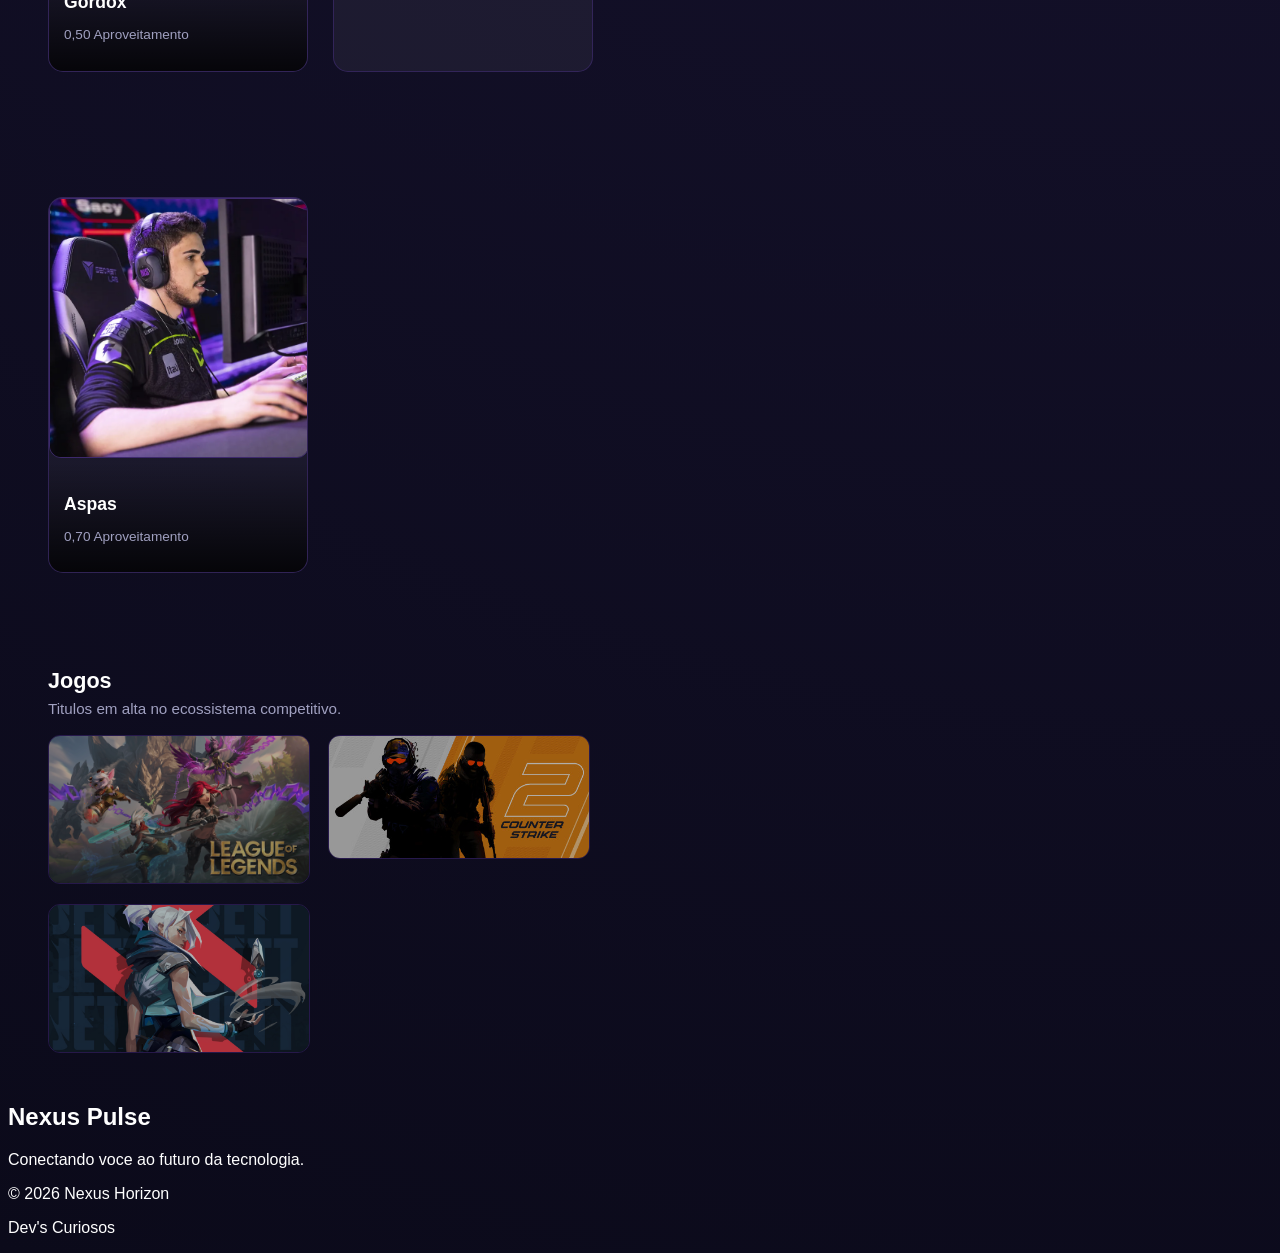
==== commit 50fd4447: "Merge branch 'IndexFix'" ====
--- a/index.html
+++ b/index.html
@@ -9,9 +9,24 @@
 </head>
 
 <body>
+    <div class="overlay" id="overlay"></div>
+
 
 <header>
     <h1>NEXUS PULSE</h1>
+
+    <!-- Botão Hambúrguer (Aparece só no mobile) -->
+    <div class="menu-toggle" id="menuBtn">
+        <span></span>
+        <span></span>
+        <span></span>
+    </div>
+
+    <nav id="mainNav">
+        <h4>Streamers</h4>
+        <h4>E-Sports</h4>
+        <h4>Hall-Stars</h4>
+    </nav>
 
     <div style="position: relative; display: inline-block;">
         <svg
@@ -25,11 +40,6 @@
     </div>
 </header>
 
-<nav>
-    <h4>Streamers</h4>
-    <h4>E-Sports</h4>
-    <h4>Hall-Stars</h4>
-</nav>
 
 <main class="conteudo-principal">
     <div class="cards-wrapper">
@@ -148,6 +158,8 @@
     </aside>
 </main>
 
+
+
 <footer class="footer">
     <div class="footer-container">
         <div>
--- a/style.css
+++ b/style.css
@@ -101,6 +101,9 @@
     border-color: var(--accent-purple);
 }
 
+article {
+    padding: 20px 40px;
+}
 .games-section {
     display: flex;
     flex-direction: column;
@@ -231,6 +234,169 @@
     margin-top: 20px;
 }
 
+.title-grid{
+    margin-left: 20px;
+}
+
+/* --- RESPONSIVIDADE --- */
+
+/* 1. ELEMENTOS GERAIS DO MENU HAMBÚRGUER */
+.menu-toggle {
+    display: none; /* Escondido no desktop */
+    flex-direction: column;
+    gap: 6px;
+    cursor: pointer;
+    z-index: 1100;
+    position: relative;
+    margin-right: 10px;
+}
+
+.menu-toggle span {
+    width: 30px;
+    height: 3px;
+    background-color: var(--accent-purple);
+    border-radius: 2px;
+    transition: 0.3s;
+}
+
+/* Camada de Desfoque (Overlay) */
+.overlay {
+    position: fixed;
+    top: 0;
+    left: 0;
+    width: 100%;
+    height: 100%;
+    background: rgba(0, 0, 0, 0.5);
+    backdrop-filter: blur(8px);
+    z-index: 1000;
+    display: none;
+    opacity: 0;
+    transition: opacity 0.3s ease;
+}
+
+.overlay.active {
+    display: block;
+    opacity: 1;
+}
+
+/* --- AJUSTES PARA TABLET (Até 1024px) --- */
+@media (max-width: 1024px) {
+    header { padding: 15px 20px; }
+    input { width: 220px; }
+    main, .grid-streamers, article { padding: 20px; }
+    
+    .painel-lateral {
+        width: 280px;
+        right: 20px;
+    }
+}
+
+/* --- AJUSTES PARA MOBILE (Até 768px) --- */
+@media (max-width: 768px) {
+    body {
+        padding-top: 70px; /* Compensa o header fixed */
+    }
+
+    header {
+        position: fixed;
+        top: 0;
+        left: 0;
+        width: 100%;
+        height: 70px;
+        z-index: 1050;
+        box-sizing: border-box;
+    }
+
+    .menu-toggle {
+        display: flex; /* Mostra o botão no mobile */
+    }
+
+    /* Transformação do Nav em Menu Lateral */
+    nav {
+        position: fixed;
+        top: 0;
+        right: -100%; /* Começa fora da tela */
+        width: 280px;
+        height: 100vh;
+        background: rgba(11, 10, 26, 0.98);
+        border-left: 1px solid var(--border-color);
+        display: flex;
+        flex-direction: column;
+        padding: 100px 30px;
+        gap: 25px;
+        transition: 0.4s cubic-bezier(0.4, 0, 0.2, 1);
+        z-index: 1080;
+    }
+
+    nav.active {
+        right: 0; /* Desliza para dentro */
+    }
+
+    nav h4 {
+        font-size: 1.2rem;
+        margin: 0;
+        border-bottom: 1px solid rgba(255,255,255,0.05);
+        padding-bottom: 10px;
+    }
+
+    /* Input ocupa largura total abaixo do logo */
+    input {
+        width: 100%;
+        order: 3; /* Joga o input para a linha de baixo */
+        margin-top: 15px;
+    }
+
+
+    /* Ajuste de Grades */
+    main {
+        grid-template-columns: repeat(auto-fill, minmax(150px, 1fr));
+        gap: 15px;
+        padding: 20px;
+    }
+
+    .grid-streamers {
+        grid-template-columns: 1fr;
+        padding: 15px;
+    }
+
+    .card img {
+        height: 200px;
+    }
+
+    /* Painel Lateral vira bloco normal */
+    .painel-lateral {
+        position: relative;
+        top: 0;
+        right: 0;
+        width: 80%;
+        border-radius: 20px;
+        margin-top: 20px;
+    }
+
+    /* Animação do Ícone X */
+    .menu-toggle.active span:nth-child(1) { transform: rotate(45deg) translate(6px, 6px); }
+    .menu-toggle.active span:nth-child(2) { opacity: 0; }
+    .menu-toggle.active span:nth-child(3) { transform: rotate(-45deg) translate(7px, -7px); }
+
+    .title-grid{
+        text-align: center;
+        margin-left: 0;
+    }
+}
+
+/* --- CELULARES PEQUENOS (Até 480px) --- */
+@media (max-width: 480px) {
+    header h1 { font-size: 1rem; }
+    article img {
+        width: 100%;
+        height: auto;
+    }
+}
+
+
+
+
+
 @media (max-width: 1024px) {
     .conteudo-principal {
         grid-template-columns: 1fr;
